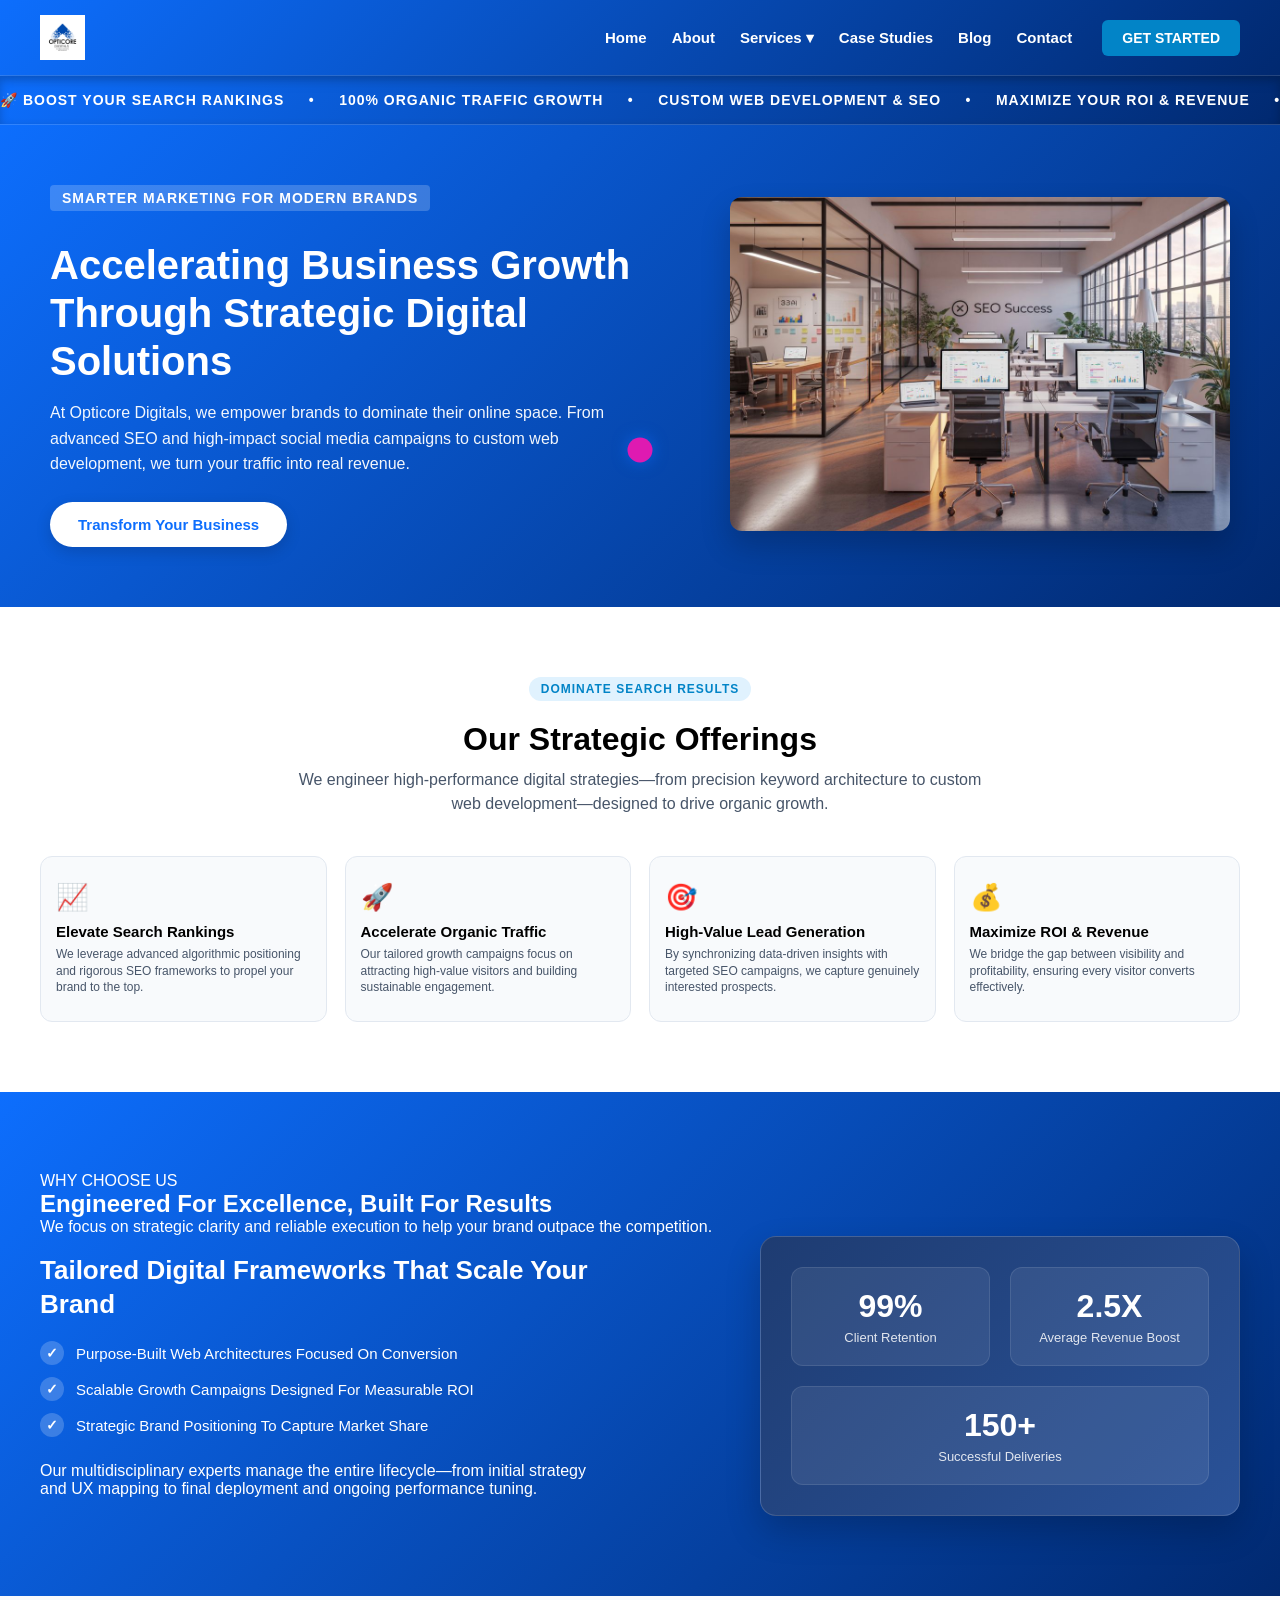
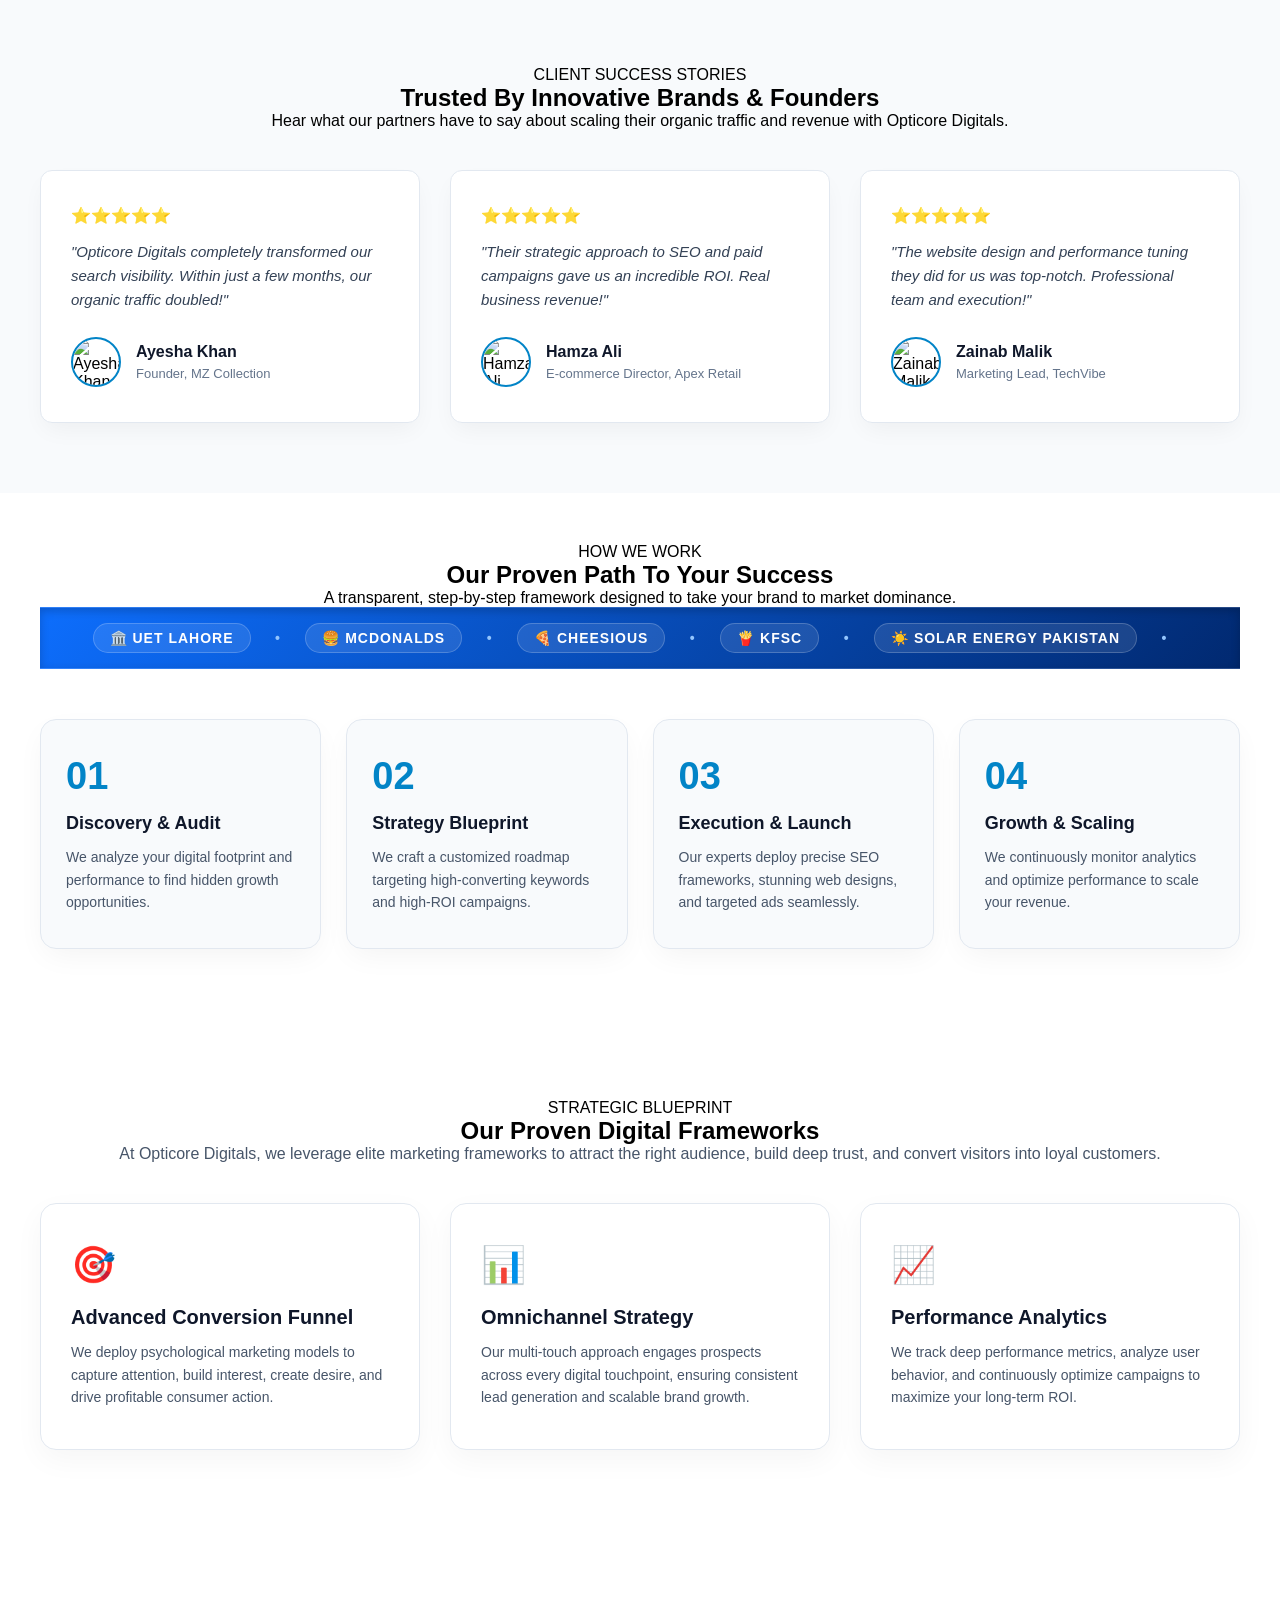
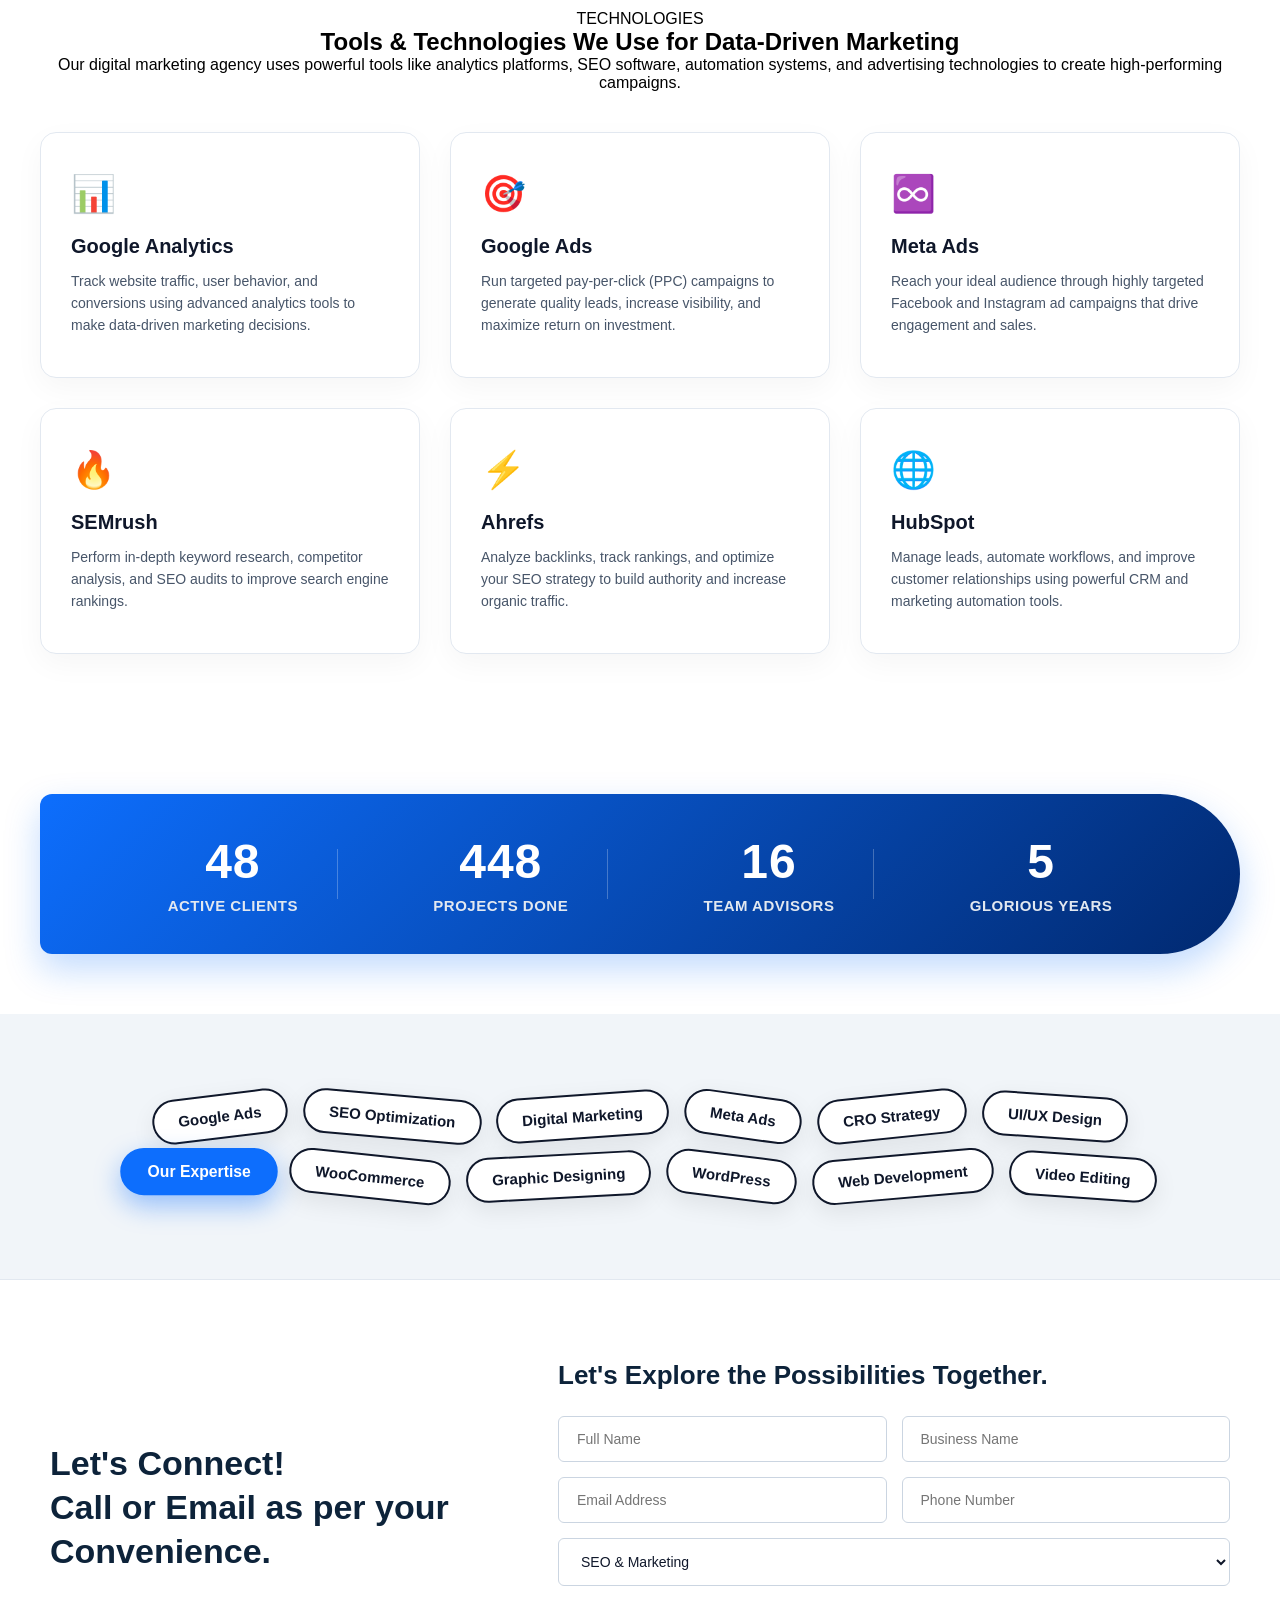
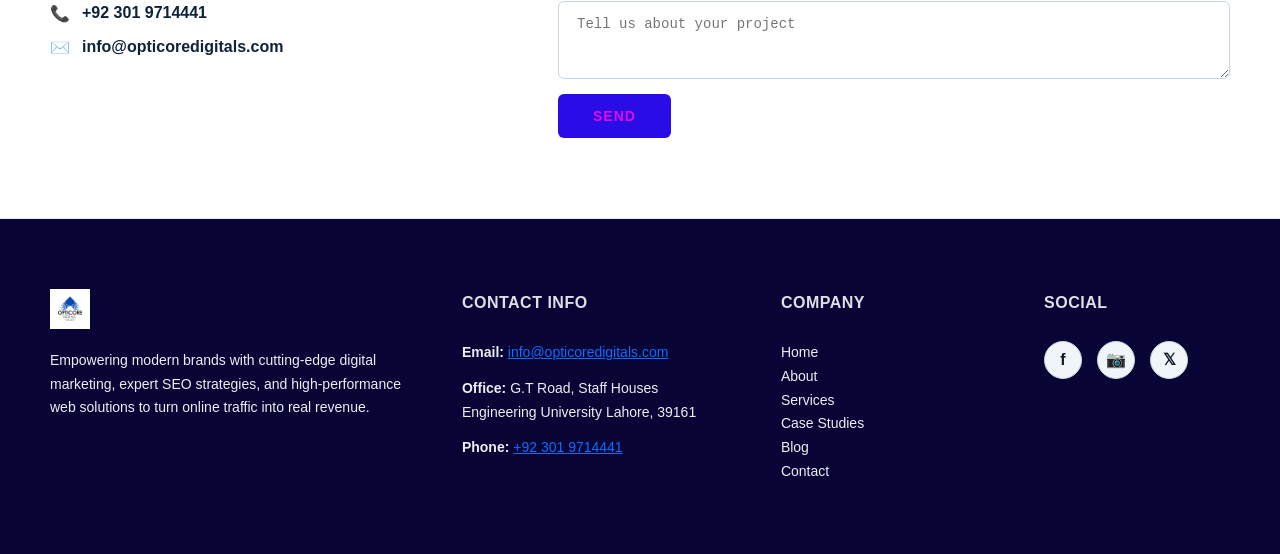
==== index.html @ 7e50a13a "opticore" ====
<!DOCTYPE html>
<html lang="en">
<head>
    <meta charset="UTF-8">
    <meta name="viewport" content="width=device-width, initial-scale=1.0">
    <title>Opticore Digitals - Smarter Marketing, Better Results</title>
    <link rel="stylesheet" href="style.css">
    <link href="https://unpkg.com/aos@2.3.1/dist/aos.css" rel="stylesheet">
</head>
<body>

    <header>
        <div class="logo-container">
           <img src="images\logo.png"alt=logo class="logo">
        </div>
        <nav>
            <ul>
                <li><a href="index.html">Home</a></li>
                <li><a href="about.html">About</a></li>
                <li class="dropdown">
                    <a href="#">Services &#9662;</a>
                    <ul class="dropdown-menu">
                        <li><a href="#">Social Media</a></li>
                        <li><a href="#">Web Design</a></li>
                        <li><a href="#">SEO</a></li>
                        <li><a href="#">E-commerce</a></li>
                    </ul>
                </li>
                <li><a href="case-studies.html">Case Studies</a></li>
                <li><a href="blog.html">Blog</a></li>
                <li><a href="contact.html">Contact</a></li>
            </ul>
        </nav>
        <div class="header-btn">
            <a href="contact.html" class="btn-quote">GET STARTED</a>
        </div>
    </header>

    <div class="top-moving-strip">
        <div class="moving-strip-track">
            <span>🚀 Boost Your Search Rankings</span>
            <span>•</span>
            <span>100% Organic Traffic Growth</span>
            <span>•</span>
            <span>Custom Web Development & SEO</span>
            <span>•</span>
            <span>Maximize Your ROI & Revenue</span>
            <span>•</span>
            <span>Top-Rated Digital Marketing Agency</span>
            <span>•</span>
        </div>
    </div>

    <section class="hero-section">
        <div class="hero-content" data-aos="fade-right">
           <span class="hero-subtitle">Smarter Marketing For Modern Brands</span>
            <h1>Accelerating Business Growth Through Strategic Digital Solutions</h1>
            <p>At Opticore Digitals, we empower brands to dominate their online space. From advanced SEO and high-impact social media campaigns to custom web development, we turn your traffic into real revenue.</p>
            <div class="hero-buttons">
                <a href="contact.html" class="btn-primary">Transform Your Business</a>
            </div>
        </div>
        <div class="hero-image" data-aos="fade-left">
            <img src="images/office image.jpg" alt="Opticore Digitals Team Working">
        </div>
    </section>

    <section class="offerings-section">
        <div class="offerings-container">
            <div data-aos="fade-up">
                <span class="section-tag">DOMINATE SEARCH RESULTS</span>
                <h2 class="section-title">Our Strategic Offerings</h2>
                <p class="section-desc">We engineer high-performance digital strategies—from precision keyword architecture to custom web development—designed to drive organic growth.</p>
            </div>
            
            <div class="cards-grid">
                <div class="offering-card" data-aos="fade-up" data-aos-delay="100">
                    <div class="card-icon">📈</div>
                    <h3>Elevate Search Rankings</h3>
                    <p>We leverage advanced algorithmic positioning and rigorous SEO frameworks to propel your brand to the top.</p>
                </div>
                
                <div class="offering-card" data-aos="fade-up" data-aos-delay="200">
                    <div class="card-icon">🚀</div>
                    <h3>Accelerate Organic Traffic</h3>
                    <p>Our tailored growth campaigns focus on attracting high-value visitors and building sustainable engagement.</p>
                </div>
                
                <div class="offering-card" data-aos="fade-up" data-aos-delay="300">
                    <div class="card-icon">🎯</div>
                    <h3>High-Value Lead Generation</h3>
                    <p>By synchronizing data-driven insights with targeted SEO campaigns, we capture genuinely interested prospects.</p>
                </div>
                
                <div class="offering-card" data-aos="fade-up" data-aos-delay="400">
                    <div class="card-icon">💰</div>
                    <h3>Maximize ROI & Revenue</h3>
                    <p>We bridge the gap between visibility and profitability, ensuring every visitor converts effectively.</p>
                </div>
            </div>
        </div>
    </section>

    <section class="value-section">
        <div class="value-container">
            <div class="section-heading-wrapper" data-aos="fade-up">
                <span class="section-badge">WHY CHOOSE US</span>
                <h2>Engineered For Excellence, Built For Results</h2>
                <p class="section-subtext">We focus on strategic clarity and reliable execution to help your brand outpace the competition.</p>
            </div>

            <div class="value-grid">
                <div class="value-content" data-aos="fade-right">
                    <h3>Tailored Digital Frameworks That Scale Your Brand</h3>
                    <ul class="value-checklist">
                        <li><span class="check-icon">✓</span> Purpose-Built Web Architectures Focused On Conversion</li>
                        <li><span class="check-icon">✓</span> Scalable Growth Campaigns Designed For Measurable ROI</li>
                        <li><span class="check-icon">✓</span> Strategic Brand Positioning To Capture Market Share</li>
                    </ul>
                    <p>Our multidisciplinary experts manage the entire lifecycle—from initial strategy and UX mapping to final deployment and ongoing performance tuning.</p>
                </div>

                <div class="value-media" data-aos="fade-left">
                    <div class="stats-banner-box">
                        <div class="stat-card-item">
                            <h3>99%</h3>
                            <p>Client Retention</p>
                        </div>
                        <div class="stat-card-item">
                            <h3>2.5X</h3>
                            <p>Average Revenue Boost</p>
                        </div>
                        <div class="stat-card-item">
                            <h3>150+</h3>
                            <p>Successful Deliveries</p>
                        </div>
                    </div>
                </div>
            </div>
        </div>
    </section>

    <section class="testimonials-section">
        <div class="testimonials-container">
            <div class="section-heading-wrapper" data-aos="fade-up">
                <span class="section-badge">CLIENT SUCCESS STORIES</span>
                <h2>Trusted By Innovative Brands & Founders</h2>
                <p class="section-subtext">Hear what our partners have to say about scaling their organic traffic and revenue with Opticore Digitals.</p>
            </div>

            <div class="testimonials-grid">
                <div class="testimonial-card" data-aos="fade-up" data-aos-delay="100">
                    <div class="stars">⭐⭐⭐⭐⭐</div>
                    <p class="testimonial-text">"Opticore Digitals completely transformed our search visibility. Within just a few months, our organic traffic doubled!"</p>
                    <div class="client-profile">
                        <img src="https://images.unsplash.com/photo-1534528741775-53994a69daeb?w=150&auto=format&fit=crop&q=80" alt="Ayesha Khan">
                        <div class="client-info">
                            <h4>Ayesha Khan</h4>
                            <span>Founder, MZ Collection</span>
                        </div>
                    </div>
                </div>

                <div class="testimonial-card" data-aos="fade-up" data-aos-delay="200">
                    <div class="stars">⭐⭐⭐⭐⭐</div>
                    <p class="testimonial-text">"Their strategic approach to SEO and paid campaigns gave us an incredible ROI. Real business revenue!"</p>
                    <div class="client-profile">
                        <img src="https://images.unsplash.com/photo-1507003211169-0a1dd7228f2d?w=150&auto=format&fit=crop&q=80" alt="Hamza Ali">
                        <div class="client-info">
                            <h4>Hamza Ali</h4>
                            <span>E-commerce Director, Apex Retail</span>
                        </div>
                    </div>
                </div>

                <div class="testimonial-card" data-aos="fade-up" data-aos-delay="300">
                    <div class="stars">⭐⭐⭐⭐⭐</div>
                    <p class="testimonial-text">"The website design and performance tuning they did for us was top-notch. Professional team and execution!"</p>
                    <div class="client-profile">
                        <img src="https://images.unsplash.com/photo-1573496359142-b8d87734a5a2?w=150&auto=format&fit=crop&q=80" alt="Zainab Malik">
                        <div class="client-info">
                            <h4>Zainab Malik</h4>
                            <span>Marketing Lead, TechVibe</span>
                        </div>
                    </div>
                </div>
            </div>
        </div>
    </section>

    <section class="process-section">
        <div class="process-container">
            <div class="section-heading-wrapper" data-aos="fade-up">
                <span class="section-badge">HOW WE WORK</span>
                <h2 style="color: #000000; font-weight: 800;">Our Proven Path To Your Success</h2>
                <p class="section-subtext" style="color: #000000; font-weight: 500;">A transparent, step-by-step framework designed to take your brand to market dominance.</p>
            </div>

            <div class="top-moving-strip" style="margin-bottom: 50px;">
                <div class="moving-strip-track">
                    <div class="client-logo-item">🏛️ UET LAHORE</div>
                    <span class="dot">•</span>
                    <div class="client-logo-item">🍔 MCDONALDS</div>
                    <span class="dot">•</span>
                    <div class="client-logo-item">🍕 CHEESIOUS</div>
                    <span class="dot">•</span>
                    <div class="client-logo-item">🍟 KFSC</div>
                    <span class="dot">•</span>
                    <div class="client-logo-item">☀️ SOLAR ENERGY PAKISTAN</div>
                    <span class="dot">•</span>
                </div>
            </div>

            <div class="process-grid">
                <div class="process-card" data-aos="fade-up" data-aos-delay="100">
                    <div class="step-number">01</div>
                    <h3>Discovery & Audit</h3>
                    <p>We analyze your digital footprint and performance to find hidden growth opportunities.</p>
                </div>

                <div class="process-card" data-aos="fade-up" data-aos-delay="200">
                    <div class="step-number">02</div>
                    <h3>Strategy Blueprint</h3>
                    <p>We craft a customized roadmap targeting high-converting keywords and high-ROI campaigns.</p>
                </div>

                <div class="process-card" data-aos="fade-up" data-aos-delay="300">
                    <div class="step-number">03</div>
                    <h3>Execution & Launch</h3>
                    <p>Our experts deploy precise SEO frameworks, stunning web designs, and targeted ads seamlessly.</p>
                </div>

                <div class="process-card" data-aos="fade-up" data-aos-delay="400">
                    <div class="step-number">04</div>
                    <h3>Growth & Scaling</h3>
                    <p>We continuously monitor analytics and optimize performance to scale your revenue.</p>
                </div>
            </div>
        </div>
    </section>

    <section class="frameworks-section">
        <div class="frameworks-container">
            <div class="section-heading-wrapper" data-aos="fade-up">
                <span class="section-badge">STRATEGIC BLUEPRINT</span>
                <h2 style="color: #000000; font-weight: 800;">Our Proven Digital Frameworks</h2>
                <p class="section-subtext" style="color: #475569;">At Opticore Digitals, we leverage elite marketing frameworks to attract the right audience, build deep trust, and convert visitors into loyal customers.</p>
            </div>

            <div class="frameworks-grid">
                <div class="framework-card" data-aos="fade-up" data-aos-delay="100">
                    <div class="framework-icon">🎯</div>
                    <h3>Advanced Conversion Funnel</h3>
                    <p>We deploy psychological marketing models to capture attention, build interest, create desire, and drive profitable consumer action.</p>
                </div>

                <div class="framework-card" data-aos="fade-up" data-aos-delay="200">
                    <div class="framework-icon">📊</div>
                    <h3>Omnichannel Strategy</h3>
                    <p>Our multi-touch approach engages prospects across every digital touchpoint, ensuring consistent lead generation and scalable brand growth.</p>
                </div>

                <div class="framework-card" data-aos="fade-up" data-aos-delay="300">
                    <div class="framework-icon">📈</div>
                    <h3>Performance Analytics</h3>
                    <p>We track deep performance metrics, analyze user behavior, and continuously optimize campaigns to maximize your long-term ROI.</p>
                </div>
            </div>
        </div>
    </section>

    <section class="tools-section">
        <div class="tools-container">
            <div class="section-heading-wrapper" data-aos="fade-up">
                <span class="section-badge">TECHNOLOGIES</span>
                <h2 style="color: #000000; font-weight: 800;">Tools & Technologies We Use for Data-Driven Marketing</h2>
                <div class="heading-divider"></div>
                <p class="section-subtext">Our digital marketing agency uses powerful tools like analytics platforms, SEO software, automation systems, and advertising technologies to create high-performing campaigns.</p>
            </div>

            <div class="tools-grid">
                <div class="tool-card" data-aos="fade-up" data-aos-delay="100">
                    <div class="tool-icon">📊</div>
                    <h3>Google Analytics</h3>
                    <p>Track website traffic, user behavior, and conversions using advanced analytics tools to make data-driven marketing decisions.</p>
                </div>

                <div class="tool-card" data-aos="fade-up" data-aos-delay="200">
                    <div class="tool-icon">🎯</div>
                    <h3>Google Ads</h3>
                    <p>Run targeted pay-per-click (PPC) campaigns to generate quality leads, increase visibility, and maximize return on investment.</p>
                </div>

                <div class="tool-card" data-aos="fade-up" data-aos-delay="300">
                    <div class="tool-icon">♾️</div>
                    <h3>Meta Ads</h3>
                    <p>Reach your ideal audience through highly targeted Facebook and Instagram ad campaigns that drive engagement and sales.</p>
                </div>

                <div class="tool-card" data-aos="fade-up" data-aos-delay="400">
                    <div class="tool-icon">🔥</div>
                    <h3>SEMrush</h3>
                    <p>Perform in-depth keyword research, competitor analysis, and SEO audits to improve search engine rankings.</p>
                </div>

                <div class="tool-card" data-aos="fade-up" data-aos-delay="500">
                    <div class="tool-icon">⚡</div>
                    <h3>Ahrefs</h3>
                    <p>Analyze backlinks, track rankings, and optimize your SEO strategy to build authority and increase organic traffic.</p>
                </div>

                <div class="tool-card" data-aos="fade-up" data-aos-delay="600">
                    <div class="tool-icon">🌐</div>
                    <h3>HubSpot</h3>
                    <p>Manage leads, automate workflows, and improve customer relationships using powerful CRM and marketing automation tools.</p>
                </div>
            </div>
        </div>
    </section>

    <section class="stats-section">
    <div class="stats-container">
        <div class="stat-box">
            <h2 class="counter" data-target="99">0</h2>
            <p>Active Clients</p>
        </div>
        <div class="stat-box">
            <h2 class="counter" data-target="1100">0</h2>
            <p>Projects Done</p>
        </div>
        <div class="stat-box">
            <h2 class="counter" data-target="20">0</h2>
            <p>Team Advisors</p>
        </div>
        <div class="stat-box">
            <h2 class="counter" data-target="5">0</h2>
            <p>Glorious Years</p>
        </div>
    </div>
</section>

    <section class="falling-tags-section">
        <div class="tags-container">
            <div class="tags-grid">
                <div class="tag-pill tag-1">Google Ads</div>
                <div class="tag-pill tag-2">SEO Optimization</div>
                <div class="tag-pill tag-3">Digital Marketing</div>
                <div class="tag-pill tag-4">Meta Ads</div>
                <div class="tag-pill tag-5">CRO Strategy</div>
                <div class="tag-pill tag-6">UI/UX Design</div>
                <div class="tag-pill tag-7 active-blue-pill">Our Expertise</div>
                <div class="tag-pill tag-8">WooCommerce</div>
                <div class="tag-pill tag-9">Graphic Designing</div>
                <div class="tag-pill tag-10">WordPress</div>
                <div class="tag-pill tag-11">Web Development</div>
                <div class="tag-pill tag-12">Video Editing</div>
            </div>
        </div>
    </section>

    <!-- Let's Connect Contact Section -->
    <section class="connect-section" data-aos="fade-up">
        <div class="connect-container">
            <div class="connect-grid">
                <div class="connect-info">
                    <h2>Let's Connect!<br>Call or Email as per your Convenience.</h2>
                    <div class="connect-contact-links">
                        <p class="con-item">
                            <span class="con-icon">📞</span> 
                            <a href="tel:+923019714441">+92 301 9714441</a>
                        </p>
                        <p class="con-item">
                            <span class="con-icon">✉️
                                
                            </span> 
                            <a href="mailto:info@opticoredigitals.com">info@opticoredigitals.com</a>
                        </p>
                    </div>
                </div>

                <div class="connect-form-wrapper">
                    <h3>Let's Explore the Possibilities Together.</h3>
                    <form class="connect-form" action="#" method="POST">
                        <div class="form-row">
                            <input type="text" placeholder="Full Name" required>
                            <input type="text" placeholder="Business Name">
                        </div>
                        <div class="form-row">
                            <input type="email" placeholder="Email Address" required>
                            <input type="tel" placeholder="Phone Number">
                        </div>
                        <div class="form-row full-width">
                            <select>
                                <option value="seo">SEO & Marketing</option>
                                <option value="web">Web Development</option>
                                <option value="ecommerce">E-commerce Solutions</option>
                                <option value="other">Other Services</option>
                            </select>
                        </div>
                        <div class="form-row full-width">
                            <textarea placeholder="Tell us about your project" rows="3"></textarea>
                        </div>
                        <button type="submit" class="btn-send">SEND</button>
                    </form>
                </div>
            </div>
        </div>
    </section>

    <footer class="footer-section">
    <div class="footer-container">
        <div class="footer-grid">
            <!-- Column 1: Logo & Paragraph -->
            <div class="footer-col footer-about">
                <img src="images/logo.png" alt="Opticore Digitals Logo" class="footer-logo">
                <p>Empowering modern brands with cutting-edge digital marketing, expert SEO strategies, and high-performance web solutions to turn online traffic into real revenue.</p>
            </div>

            <!-- Column 2: Contact Info -->
            <div class="footer-col">
                <h3>Contact Info</h3>
                <p><strong>Email:</strong> <a href="mailto:info@opticoredigitals.com">info@opticoredigitals.com</a></p>
                <p><strong>Office:</strong> G.T Road, Staff Houses<br>Engineering University Lahore, 39161</p>
                <p><strong>Phone:</strong> <a href="tel:+923019714441">+92 301 9714441</a></p>
            </div>

            <!-- Column 3: Company Pages -->
            <div class="footer-col">
                <h3>Company</h3>
                <ul class="footer-links">
                    <li><a href="index.html">Home</a></li>
                    <li><a href="about.html">About</a></li>
                    <li><a href="services.html">Services</a></li>
                    <li><a href="case-studies.html">Case Studies</a></li>
                    <li><a href="blog.html">Blog</a></li>
                    <li><a href="contact.html">Contact</a></li>
                </ul>
            </div>

            <!-- Column 4: Social Media Icons -->
            <div class="footer-col footer-social">
                <h3>Social</h3>
                <div class="social-icons">
                   <a href="https://web.facebook.com/profile.php?id=61591496224037" target="_blank" class="social-icon" title="Facebook">f</a>
<a href="https://www.instagram.com/opticoredigitals/" target="_blank" class="social-icon" title="Instagram">📷</a>
<a href="https://x.com/OpticoreDigi" target="_blank" class="social-icon" title="Twitter">𝕏</a>
            </div>
        </div>
    </div>

    </footer>

    <!-- Custom Cursor -->
    <div class="custom-cursor"></div>

    <!-- Scripts -->
    <script src="https://unpkg.com/aos@2.3.1/dist/aos.js"></script>
    <script src="script.js"></script>
    <script>
        AOS.init({
            duration: 1000,
            once: true
        });
    </script>
</body>
</html>
---- style.css ----
/* ==========================================
   1. General Resets & Body Styling
   ========================================== */
* {
    box-sizing: border-box;
    margin: 0;
    padding: 0;
}

body {
    font-family: 'Segoe UI', Tahoma, Geneva, Verdana, sans-serif;
    background-color: #ffffff;
    color: #000000;
    overflow-x: hidden;
    cursor: default;
}

/* ==========================================
   2. Header & Navigation Styling
   ========================================== */
header {
    display: flex;
    justify-content: space-between;
    align-items: center;
    padding: 15px 40px;
    background: linear-gradient(135deg, #0d6efd, #012970) !important;
    box-shadow: 0 4px 15px rgba(0, 0, 0, 0.1);
    position: sticky;
    top: 0;
    z-index: 1000;
    width: 100%;
}

.logo-container {
    display: flex;
    align-items: center;
}

.logo {
    height: 45px;
    width: auto;
}

nav {
    margin-left: auto;
    margin-right: 30px;
}

nav ul {
    list-style: none;
    display: flex;
    gap: 25px;
    align-items: center;
    margin: 0;
    padding: 0;
}

nav ul li a {
    text-decoration: none;
    color: #ffffff !important;
    font-weight: 600;
    font-size: 15px;
    transition: color 0.3s ease;
}

nav ul li a:hover {
    color: #93c5fd !important;
}

/* Dropdown Menu */
nav ul li.dropdown {
    position: relative;
}

nav ul li.dropdown .dropdown-menu {
    display: none;
    position: absolute;
    top: 100%;
    left: 0;
    background-color: #ffffff;
    box-shadow: 0 5px 15px rgba(0,0,0,0.1);
    list-style: none;
    flex-direction: column;
    width: 160px;
    padding: 8px 0;
    z-index: 100;
    border-radius: 6px;
    border: 1px solid #e2e8f0;
}

nav ul li.dropdown:hover .dropdown-menu {
    display: flex;
}

nav ul li.dropdown .dropdown-menu li a {
    display: block;
    padding: 8px 15px;
    color: #000000 !important;
    font-size: 14px;
}

nav ul li.dropdown .dropdown-menu li a:hover {
    background-color: #f8fafc;
    color: #0284c7 !important;
}

.header-btn .btn-quote {
    background-color: #0284c7 !important;
    color: #ffffff;
    padding: 10px 20px;
    border-radius: 6px;
    text-decoration: none;
    font-weight: 700;
    font-size: 14px;
    transition: background-color 0.3s;
    border: none;
}

.header-btn .btn-quote:hover {
    background-color: #0369a1 !important;
}

/* ==========================================
   3. Top Moving Strip / Marquee
   ========================================== */
.top-moving-strip {
    background: linear-gradient(135deg, #0d6efd, #012970);
    color: #ffffff;
    padding: 15px 0;
    overflow: hidden;
    white-space: nowrap;
    width: 100%;
    box-shadow: inset 0 3px 10px rgba(0, 0, 0, 0.2);
    border-top: 1px solid rgba(255, 255, 255, 0.15);
    border-bottom: 1px solid rgba(255, 255, 255, 0.15);
}

.moving-strip-track {
    display: inline-block;
    white-space: nowrap;
    animation: stripScroll 25s linear infinite;
}

.moving-strip-track span, 
.client-logo-item {
    font-size: 14px;
    font-weight: 700;
    text-transform: uppercase;
    letter-spacing: 1px;
    margin-right: 20px;
    display: inline-block;
}

.client-logo-item {
    background: rgba(255, 255, 255, 0.1);
    padding: 6px 16px;
    border-radius: 30px;
    border: 1px solid rgba(255, 255, 255, 0.2);
}

.dot {
    color: #93c5fd;
    font-weight: bold;
    margin-right: 20px;
}

@keyframes stripScroll {
    0% { transform: translateX(0%); }
    100% { transform: translateX(-50%); }
}

/* ==========================================
   4. Hero Section
   ========================================== */
.hero-section {
    display: flex;
    align-items: center;
    justify-content: space-between;
    width: 100% !important;
    margin: 0 !important;
    padding: 60px 50px !important;
    background: linear-gradient(135deg, #0d6efd, #012970) !important;
    color: #ffffff !important;
    gap: 50px;
    border-radius: 0 !important;
}

.hero-content {
    max-width: 600px;
}

.hero-subtitle {
    font-size: 14px;
    font-weight: 600;
    text-transform: uppercase;
    letter-spacing: 1px;
    background-color: rgba(255, 255, 255, 0.2);
    color: #ffffff;
    padding: 5px 12px;
    border-radius: 4px;
    display: inline-block;
    margin-bottom: 15px;
}

.hero-content h1 {
    font-size: 40px;
    color: #ffffff;
    margin: 15px 0;
    font-weight: 800;
    line-height: 1.2;
}

.hero-content p {
    color: #ffffff;
    font-size: 16px;
    line-height: 1.6;
    margin-bottom: 25px;
    opacity: 0.95;
}

.btn-primary {
    background-color: #ffffff !important;
    color: #0d6efd !important;
    padding: 14px 28px;
    border-radius: 50px;
    text-decoration: none;
    font-weight: 700;
    font-size: 15px;
    display: inline-block;
    box-shadow: 0 5px 15px rgba(0, 0, 0, 0.15);
    transition: all 0.3s ease;
    border: none;
}

.btn-primary:hover {
    background-color: #f1f5f9 !important;
    transform: translateY(-2px);
    box-shadow: 0 8px 20px rgba(0, 0, 0, 0.2);
}

.hero-image img {
    max-width: 500px;
    width: 100%;
    border-radius: 12px;
    box-shadow: 0 15px 30px rgba(0,0,0,0.2);
}

/* ==========================================
   5. Offerings & Services Sections
   ========================================== */
.offerings-section,
.services-section {
    padding: 70px 20px;
    text-align: center;
    background: #ffffff;
}

.offerings-container,
.services-container {
    max-width: 1200px;
    margin: 0 auto;
}

.section-tag {
    color: #0284c7;
    font-weight: 700;
    font-size: 12px;
    letter-spacing: 1px;
    background-color: #e0f2fe;
    padding: 5px 12px;
    border-radius: 20px;
    display: inline-block;
    margin-bottom: 10px;
}

.section-title {
    font-size: 32px;
    color: #000000;
    margin: 10px 0;
    font-weight: 800;
}

.section-desc {
    color: #475569;
    max-width: 700px;
    margin: 0 auto 40px auto;
    font-size: 16px;
    line-height: 1.5;
}

.cards-grid,
.services-grid {
    display: grid;
    grid-template-columns: repeat(4, 1fr);
    gap: 18px;
    text-align: left;
    margin-top: 30px;
}

.offering-card,
.service-card {
    background: #f8fafc;
    padding: 25px 15px;
    border-radius: 12px;
    border: 1px solid #e2e8f0;
    transition: all 0.35s ease-in-out;
    cursor: pointer;
}

.card-icon,
.service-icon {
    font-size: 26px;
    margin-bottom: 10px;
    transition: transform 0.3s ease;
}

.offering-card h3,
.service-card h3 {
    color: #000000;
    font-size: 15px;
    margin-bottom: 6px;
    font-weight: 700;
    transition: color 0.3s ease;
}

.offering-card p,
.service-card p {
    color: #475569;
    font-size: 12px;
    line-height: 1.4;
    margin: 0;
    transition: color 0.3s ease;
}

/* Card Hover Effects */
.offering-card:hover,
.service-card:hover {
    background-color: #0284c7 !important;
    border-color: #0284c7 !important;
    transform: translateY(-6px);
    box-shadow: 0 12px 25px rgba(2, 132, 199, 0.25);
}

.offering-card:hover h3,
.offering-card:hover p,
.service-card:hover h3,
.service-card:hover p {
    color: #ffffff !important;
}

.offering-card:hover .card-icon,
.service-card:hover .service-icon {
    transform: scale(1.1);
}

/* ==========================================
   6. Value / Why Choose Us Section
   ========================================== */
.value-section {
    padding: 80px 40px;
    background: linear-gradient(135deg, #0d6efd, #012970);
    color: #ffffff;
}

.value-container {
    max-width: 1200px;
    margin: 0 auto;
}

.value-grid {
    display: flex;
    align-items: center;
    justify-content: space-between;
    gap: 50px;
}

.value-content {
    flex: 1;
    max-width: 550px;
}

.value-content h3 {
    color: #ffffff;
    font-size: 26px;
    font-weight: 700;
    margin-bottom: 20px;
    line-height: 1.3;
}

.value-checklist {
    list-style: none;
    padding: 0;
    margin-bottom: 25px;
}

.value-checklist li {
    color: #ffffff;
    font-size: 15px;
    font-weight: 500;
    margin-bottom: 12px;
    display: flex;
    align-items: center;
    gap: 12px;
}

.check-icon {
    background-color: rgba(255, 255, 255, 0.2);
    color: #ffffff;
    width: 24px;
    height: 24px;
    display: flex;
    align-items: center;
    justify-content: center;
    border-radius: 50%;
    font-size: 14px;
    font-weight: bold;
    flex-shrink: 0;
}

.value-media {
    flex: 1;
    display: flex;
    justify-content: flex-end;
}

.stats-banner-box {
    background: linear-gradient(135deg, #1e3c72, #2a5298);
    border: 1px solid rgba(255, 255, 255, 0.15);
    border-radius: 16px;
    padding: 30px;
    display: grid;
    grid-template-columns: repeat(2, 1fr);
    gap: 20px;
    box-shadow: 0 15px 35px rgba(0, 0, 0, 0.2);
    max-width: 480px;
    width: 100%;
}

.stat-card-item {
    background: rgba(255, 255, 255, 0.08);
    padding: 20px;
    border-radius: 12px;
    text-align: center;
    border: 1px solid rgba(255, 255, 255, 0.1);
}

.stat-card-item:nth-child(3) {
    grid-column: span 2;
}

.stat-card-item h3 {
    font-size: 32px;
    font-weight: 800;
    color: #ffffff;
    margin-bottom: 5px;
}

.stat-card-item p {
    font-size: 13px;
    color: #ffffff;
    opacity: 0.85;
    font-weight: 500;
}

/* ==========================================
   7. Testimonials Section
   ========================================== */
.testimonials-section {
    padding: 70px 20px;
    background-color: #f8fafc;
    text-align: center;
}

.testimonials-container {
    max-width: 1200px;
    margin: 0 auto;
}

.testimonials-grid {
    display: grid;
    grid-template-columns: repeat(3, 1fr);
    gap: 30px;
    margin-top: 40px;
}

.testimonial-card {
    background: #ffffff;
    padding: 35px 30px;
    border-radius: 12px;
    box-shadow: 0 10px 25px -5px rgba(0, 0, 0, 0.05);
    text-align: left;
    border: 1px solid #e2e8f0;
    transition: all 0.35s ease-in-out;
    cursor: pointer;
}

.testimonial-card:hover {
    background-color: #0284c7 !important;
    border-color: #0284c7 !important;
    transform: translateY(-6px);
    box-shadow: 0 12px 25px rgba(2, 132, 199, 0.25);
}

.testimonial-card:hover .testimonial-text,
.testimonial-card:hover .client-info h4,
.testimonial-card:hover .client-info span {
    color: #ffffff !important;
}

.stars {
    font-size: 16px;
    margin-bottom: 15px;
}

.testimonial-text {
    color: #334155;
    font-size: 15px;
    line-height: 1.6;
    margin-bottom: 25px;
    font-style: italic;
}

.client-profile {
    display: flex;
    align-items: center;
    gap: 15px;
}

.client-profile img {
    width: 50px;
    height: 50px;
    border-radius: 50%;
    object-fit: cover;
    border: 2px solid #0284c7;
}

.client-info h4 {
    color: #0f172a;
    font-size: 16px;
    margin: 0 0 3px 0;
    font-weight: 700;
}

.client-info span {
    color: #64748b;
    font-size: 13px;
    font-weight: 500;
}

/* ==========================================
   8. Process Section
   ========================================== */
.process-section {
    padding: 50px 20px 70px 20px;
    background: #ffffff;
    text-align: center;
}

.process-container {
    max-width: 1200px;
    margin: 0 auto;
}

.process-grid {
    display: grid;
    grid-template-columns: repeat(4, 1fr);
    gap: 25px;
    text-align: left;
    margin-top: 40px;
}

.process-card {
    background: #f8fafc;
    padding: 35px 25px;
    border-radius: 16px;
    box-shadow: 0 10px 30px -5px rgba(0, 0, 0, 0.05);
    border: 1px solid #e2e8f0;
    transition: all 0.35s ease-in-out;
    cursor: pointer;
}

.process-card:hover {
    background-color: #0284c7 !important;
    border-color: #0284c7 !important;
    transform: translateY(-6px);
    box-shadow: 0 12px 25px rgba(2, 132, 199, 0.25);
}

.process-card:hover .step-number,
.process-card:hover h3,
.process-card:hover p {
    color: #ffffff !important;
}

.step-number {
    font-size: 38px;
    font-weight: 900;
    color: #0284c7;
    margin-bottom: 15px;
}

.process-card h3 {
    color: #0f172a;
    font-size: 18px;
    font-weight: 700;
    margin-bottom: 12px;
}

.process-card p {
    color: #475569;
    font-size: 14px;
    line-height: 1.6;
    margin: 0;
}

/* ==========================================
   9. Frameworks & Tools Sections
   ========================================== */
.frameworks-section,
.tools-section {
    padding: 80px 20px;
    background: #ffffff;
    text-align: center;
}

.frameworks-container,
.tools-container {
    max-width: 1200px;
    margin: 0 auto;
}

.frameworks-grid,
.tools-grid {
    display: grid;
    grid-template-columns: repeat(3, 1fr);
    gap: 30px;
    margin-top: 40px;
    text-align: left;
}

.framework-card,
.tool-card {
    background: #ffffff;
    padding: 40px 30px;
    border-radius: 16px;
    border: 1px solid #e2e8f0;
    box-shadow: 0 10px 30px rgba(0, 0, 0, 0.04);
    transition: all 0.35s ease-in-out;
    cursor: pointer;
}

.framework-icon,
.tool-icon {
    font-size: 36px;
    margin-bottom: 20px;
    transition: transform 0.3s ease;
}

.framework-card h3,
.tool-card h3 {
    color: #0f172a;
    font-size: 20px;
    font-weight: 800;
    margin-bottom: 12px;
    transition: color 0.3s ease;
}

.framework-card p,
.tool-card p {
    color: #475569;
    font-size: 14px;
    line-height: 1.6;
    margin: 0;
    transition: color 0.3s ease;
}

.framework-card:hover,
.tool-card:hover {
    background-color: #0d6efd !important;
    border-color: #0d6efd !important;
    transform: translateY(-8px);
    box-shadow: 0 15px 35px rgba(13, 110, 253, 0.25);
}

.framework-card:hover h3,
.framework-card:hover p,
.tool-card:hover h3,
.tool-card:hover p {
    color: #ffffff !important;
}

.framework-card:hover .framework-icon,
.tool-card:hover .tool-icon {
    transform: scale(1.15);
}

/* ==========================================
   10. Stats Counter Section
   ========================================== */
.stats-section {
    padding: 60px 20px;
    background: #ffffff;
    display: flex;
    justify-content: center;
    align-items: center;
}

.stats-container {
    max-width: 1200px;
    width: 100%;
    background: linear-gradient(135deg, #0d6efd, #012970);
    border-top-right-radius: 100px;
    border-bottom-right-radius: 100px;
    border-top-left-radius: 15px;
    border-bottom-left-radius: 15px;
    padding: 40px 60px;
    display: flex;
    justify-content: space-around;
    align-items: center;
    box-shadow: 0 15px 35px rgba(13, 110, 253, 0.25);
}

.stat-box {
    text-align: center;
    color: #ffffff;
    position: relative;
}

.stat-box h2 {
    font-size: 48px;
    font-weight: 800;
    margin-bottom: 8px;
    letter-spacing: 1px;
}

.stat-box p {
    font-size: 15px;
    font-weight: 600;
    color: #e2e8f0;
    margin: 0;
    text-transform: uppercase;
    letter-spacing: 0.5px;
}

.stat-box:not(:last-child):after {
    content: '';
    position: absolute;
    right: -40px;
    top: 50%;
    transform: translateY(-50%);
    width: 1px;
    height: 50px;
    background: rgba(255, 255, 255, 0.25);
}

/* ==========================================
   11. Falling Tags Section
   ========================================== */
.falling-tags-section {
    background: #f1f5f9 !important;
    padding: 80px 20px;
    position: relative;
    display: block;
    width: 100%;
    min-height: 250px;
}

.tags-container {
    max-width: 1100px;
    margin: 0 auto;
    position: relative;
}

.tags-grid {
    display: flex;
    flex-wrap: wrap;
    gap: 15px;
    justify-content: center;
    align-items: center;
}

.tag-pill {
    background: #ffffff;
    color: #0f172a;
    padding: 12px 24px;
    border-radius: 35px;
    font-weight: 700;
    font-size: 15px;
    border: 2px solid #0f172a;
    box-shadow: 0 8px 25px rgba(0, 0, 0, 0.08);
    position: relative;
    cursor: pointer;
    display: inline-block;
    animation: dropAndFloat 3s ease-in-out infinite alternate;
    transition: all 0.3s ease;
}

.tag-pill:hover, 
.active-blue-pill {
    background: #0d6efd !important;
    color: #ffffff !important;
    border-color: #0d6efd !important;
    box-shadow: 0 10px 25px rgba(13, 110, 253, 0.4);
    transform: translateY(-5px) scale(1.05) !important;
}

@keyframes dropAndFloat {
    0% { transform: translateY(-10px) var(--rot); }
    100% { transform: translateY(10px) var(--rot); }
}

.tag-1  { --rot: rotate(-7deg); transform: rotate(-7deg); }
.tag-2  { --rot: rotate(5deg);  transform: rotate(5deg); }
.tag-3  { --rot: rotate(-4deg); transform: rotate(-4deg); }
.tag-4  { --rot: rotate(8deg);  transform: rotate(8deg); }
.tag-5  { --rot: rotate(-6deg); transform: rotate(-6deg); }
.tag-6  { --rot: rotate(4deg);  transform: rotate(4deg); }
.tag-7  { --rot: rotate(-8deg); transform: rotate(-8deg); }
.tag-8  { --rot: rotate(6deg);  transform: rotate(6deg); }
.tag-9  { --rot: rotate(-3deg); transform: rotate(-3deg); }
.tag-10 { --rot: rotate(7deg);  transform: rotate(7deg); }
.tag-11 { --rot: rotate(-5deg); transform: rotate(-5deg); }
.tag-12 { --rot: rotate(4deg);  transform: rotate(4deg); }

/* ==========================================
   12. Connect Section
   ========================================== */
.connect-section {
    padding: 80px 50px;
    background: #ffffff;
    border-top: 1px solid #e2e8f0;
}

.connect-container {
    max-width: 1200px;
    margin: 0 auto;
}

.connect-grid {
    display: grid;
    grid-template-columns: 1fr 1.5fr;
    gap: 60px;
    align-items: center;
}

.connect-info h2 {
    font-size: 34px;
    font-weight: 800;
    color: #0d233a;
    line-height: 1.3;
    margin-bottom: 30px;
}

.connect-contact-links {
    display: flex;
    flex-direction: column;
    gap: 15px;
}

.con-item {
    display: flex;
    align-items: center;
    gap: 12px;
    font-size: 16px;
    font-weight: 600;
}

.con-item a {
    color: #0d233a;
    text-decoration: none;
    transition: color 0.3s ease;
}

.con-item a:hover {
    color: #0d6efd;
}

.connect-form-wrapper h3 {
    font-size: 26px;
    font-weight: 800;
    color: #0d233a;
    margin-bottom: 25px;
}

.connect-form {
    display: flex;
    flex-direction: column;
    gap: 15px;
}

.form-row {
    display: grid;
    grid-template-columns: 1fr 1fr;
    gap: 15px;
}

.form-row.full-width {
    grid-template-columns: 1fr;
}

.connect-form input,
.connect-form select,
.connect-form textarea {
    width: 100%;
    padding: 14px 18px;
    border: 1px solid #cbd5e1;
    border-radius: 6px;
    font-size: 14px;
    color: #0f172a;
    background: #ffffff;
    outline: none;
    transition: border-color 0.3s ease;
}

.connect-form input:focus,
.connect-form select:focus,
.connect-form textarea:focus {
    border-color: #0d6efd;
}

.btn-send {
    background: #290ce6;
    color: #e40be1;
    padding: 14px 35px;
    border: none;
    border-radius: 6px;
    font-weight: 800;
    font-size: 14px;
    letter-spacing: 1px;
    cursor: pointer;
    align-self: flex-start;
    transition: background 0.3s ease;
}

.btn-send:hover {
    background: #2c0281;
}

/* ==========================================
   13. Footer Section
   ========================================== */
.footer-section {
    background: #080436;
    color: #c8ccd6;
    padding: 70px 50px;
    font-size: 14px;
    line-height: 1.7;
    border-top: 1px solid #e2e8f0;
}


.footer-container {
    max-width: 1200px;
    margin: 0 auto;
}

.footer-grid {
    display: grid;
    grid-template-columns: 2fr 1.5fr 1.2fr 1fr;
    gap: 40px;
}

.footer-col h3 {
    font-size: 16px;
    font-weight: 700;
    color: #dde0e6;
    margin-bottom: 25px;
    text-transform: uppercase;
    letter-spacing: 0.5px;
}

.footer-logo {
    height: 45px;
    width: auto;
    display: block;
    margin-bottom: 20px;
}

.footer-col p,
.footer-links li a {
    color: #eceef1;
    text-decoration: none;
    margin-bottom: 12px;
    transition: color 0.3s ease;
}

.footer-col p a,
.footer-links li a:hover {
    color: #0d6efd;
}

.footer-links {
    list-style: none;
}

.footer-social .social-icons {
    display: flex;
    gap: 15px;
}

.social-icon {
    display: inline-flex;
    align-items: center;
    justify-content: center;
    width: 38px;
    height: 38px;
    background: #f1f5f9;
    border: 1px solid #cbd5e1;
    border-radius: 50%;
    color: #0f172a;
    text-decoration: none;
    transition: all 0.3s ease;
    font-weight: bold;
    font-size: 16px;
}

.social-icon:hover {
    background: #0d6efd;
    color: #ffffff;
    border-color: #0d6efd;
    transform: translateY(-3px);
}

/* ==========================================
   14. Custom Cursor
   ========================================== */
.custom-cursor {
    position: fixed;
    width: 25px;
    height: 25px;
    background: #df1ab1;
    border-radius: 50%;
    pointer-events: none;
    z-index: 999999;
    transform: translate(-50%, -50%);
    box-shadow: 0 0 15px rgba(13, 110, 253, 0.6);
}

/* ==========================================
   15. Responsive Media Queries
   ========================================== */
@media (max-width: 1200px) {
    .cards-grid,
    .services-grid,
    .process-grid {
        grid-template-columns: repeat(2, 1fr);
    }
}

@media (max-width: 992px) {
    header {
        padding: 15px 20px;
        flex-direction: column;
        gap: 15px;
    }

    nav {
        margin: 0;
        width: 100%;
    }

    nav ul {
        justify-content: center;
        flex-wrap: wrap;
        gap: 15px;
    }

    .hero-section,
    .value-grid,
    .connect-grid {
        flex-direction: column;
        padding: 30px 20px;
        text-align: center;
    }

    .hero-content,
    .value-media {
        max-width: 100%;
        justify-content: center;
        width: 100%;
    }

    .footer-grid,
    .tools-grid,
    .frameworks-grid {
        grid-template-columns: 1fr 1fr;
    }
}

@media (max-width: 768px) {
    .cards-grid,
    .services-grid,
    .process-grid,
    .testimonials-grid,
    .tools-grid,
    .frameworks-grid,
    .footer-grid {
        grid-template-columns: 1fr;
    }

    .stats-container {
        flex-direction: column;
        border-radius: 20px;
        gap: 30px;
        padding: 40px 20px;
    }

    .stat-box:not(:last-child):after {
        display: none;
    }
}
/* Logo Fix across all pages */
.logo img, .footer-logo {
    max-height: 40px !important;
    width: auto !important;
    object-fit: contain;
}
/* Header Fix */
.header {
    background-color: #ffffff;
    box-shadow: 0 2px 10px rgba(0, 0, 0, 0.05);
    position: sticky;
    top: 0;
    z-index: 1000;
    width: 100%;
}

.nav-container {
    max-width: 1200px;
    margin: 0 auto;
    padding: 15px 50px;
    display: flex;
    align-items: center;
    justify-content: space-between;
}

.logo img {
    height: 40px;
    width: auto;
}

.nav-menu {
    display: flex;
    align-items: center;
    gap: 30px;
}

.nav-menu a {
    text-decoration: none;
    color: #eaecef;
    font-weight: 600;
    font-size: 15px;
    transition: color 0.3s ease;
}

.nav-menu a:hover,
.nav-menu a.active {
    color: #0d6efd;
}

.btn-get-started {
    background: #0d6efd;
    color: #ffffff !important;
    padding: 10px 22px;
    border-radius: 6px;
    text-decoration: none;
    font-weight: 700;
    font-size: 14px;
    transition: background 0.3s ease;
}

.btn-get-started:hover {
    background: #e6e8eb;
}
.header {
    background-color: #ffffff !important;
    box-shadow: 0 2px 10px rgba(0, 0, 0, 0.05);
    position: sticky;
    top: 0;
    z-index: 1000;
    width: 100%;
}

.nav-container {
    width: 100% !important;
    max-width: 100% !important;
    margin: 0 !important;
    padding: 10px 40px !important;
    display: flex;
    align-items: center;
    justify-content: space-between;
    box-sizing: border-box;
}
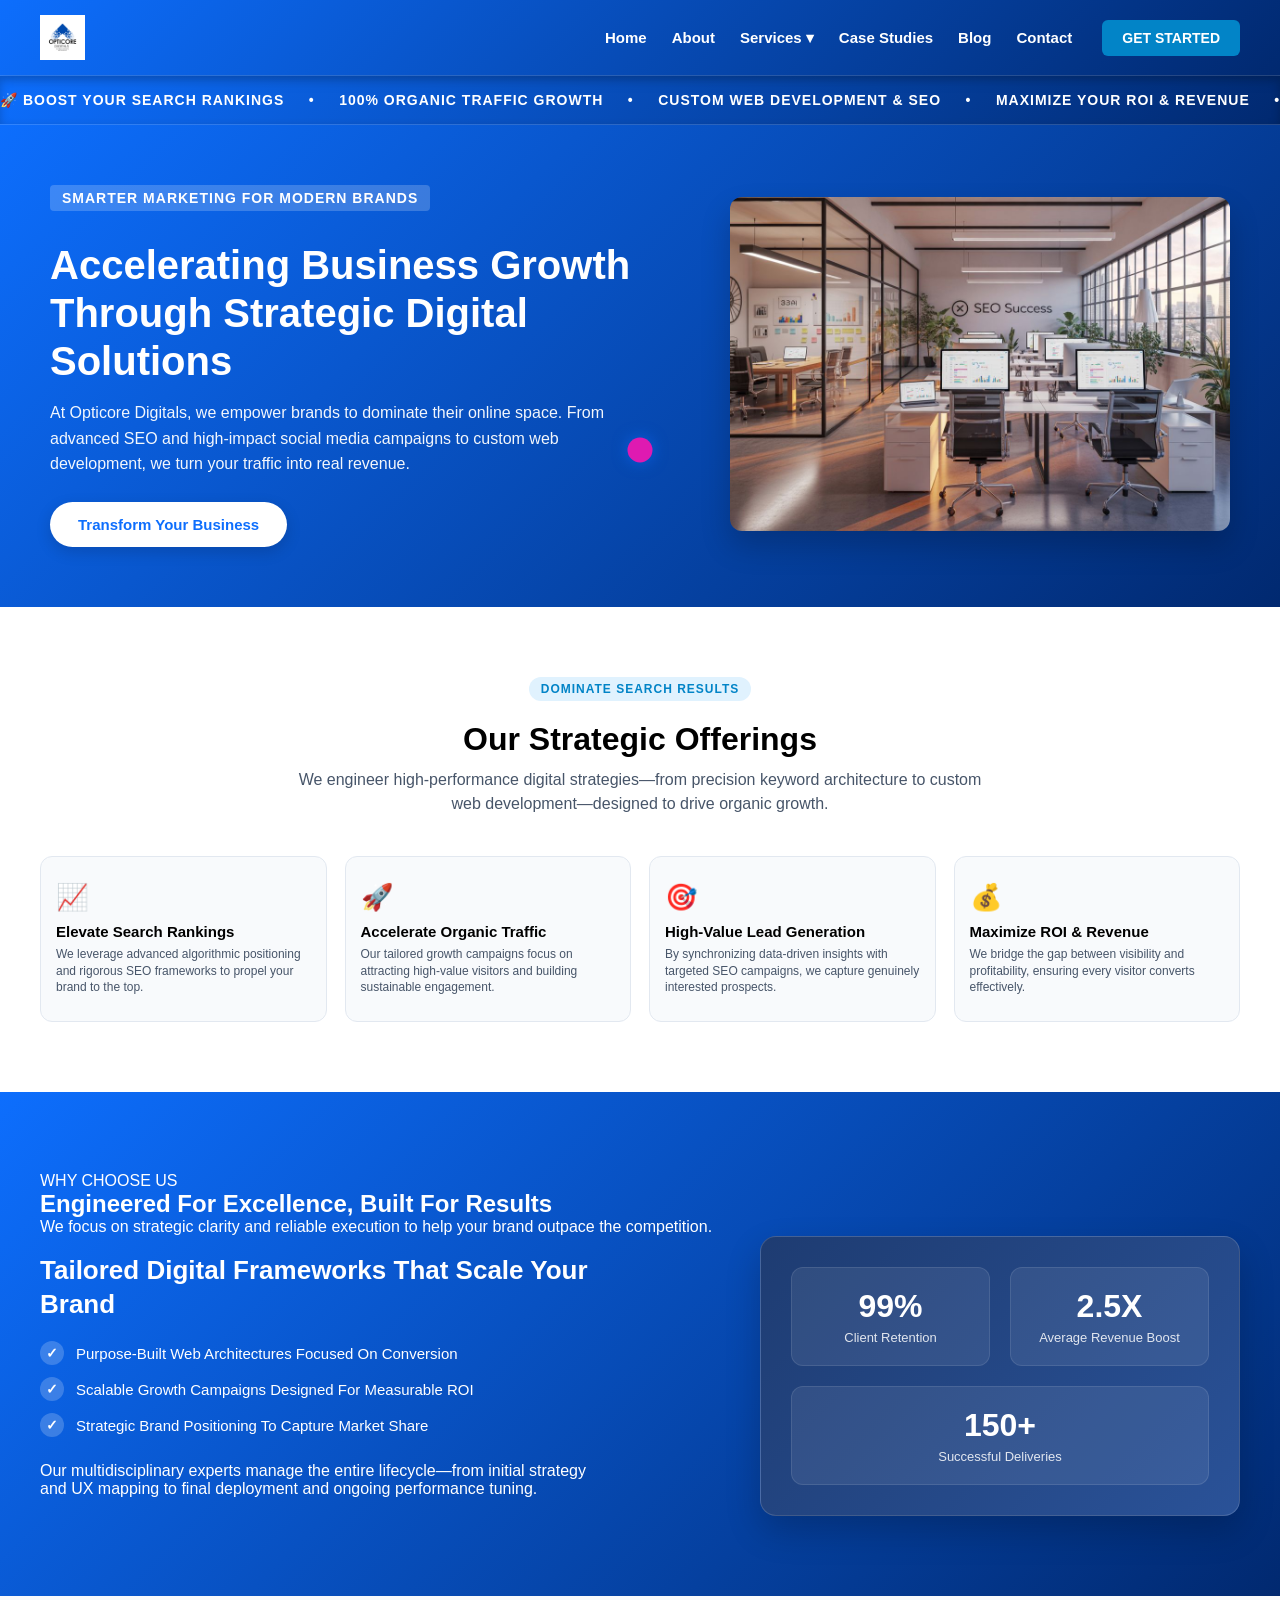
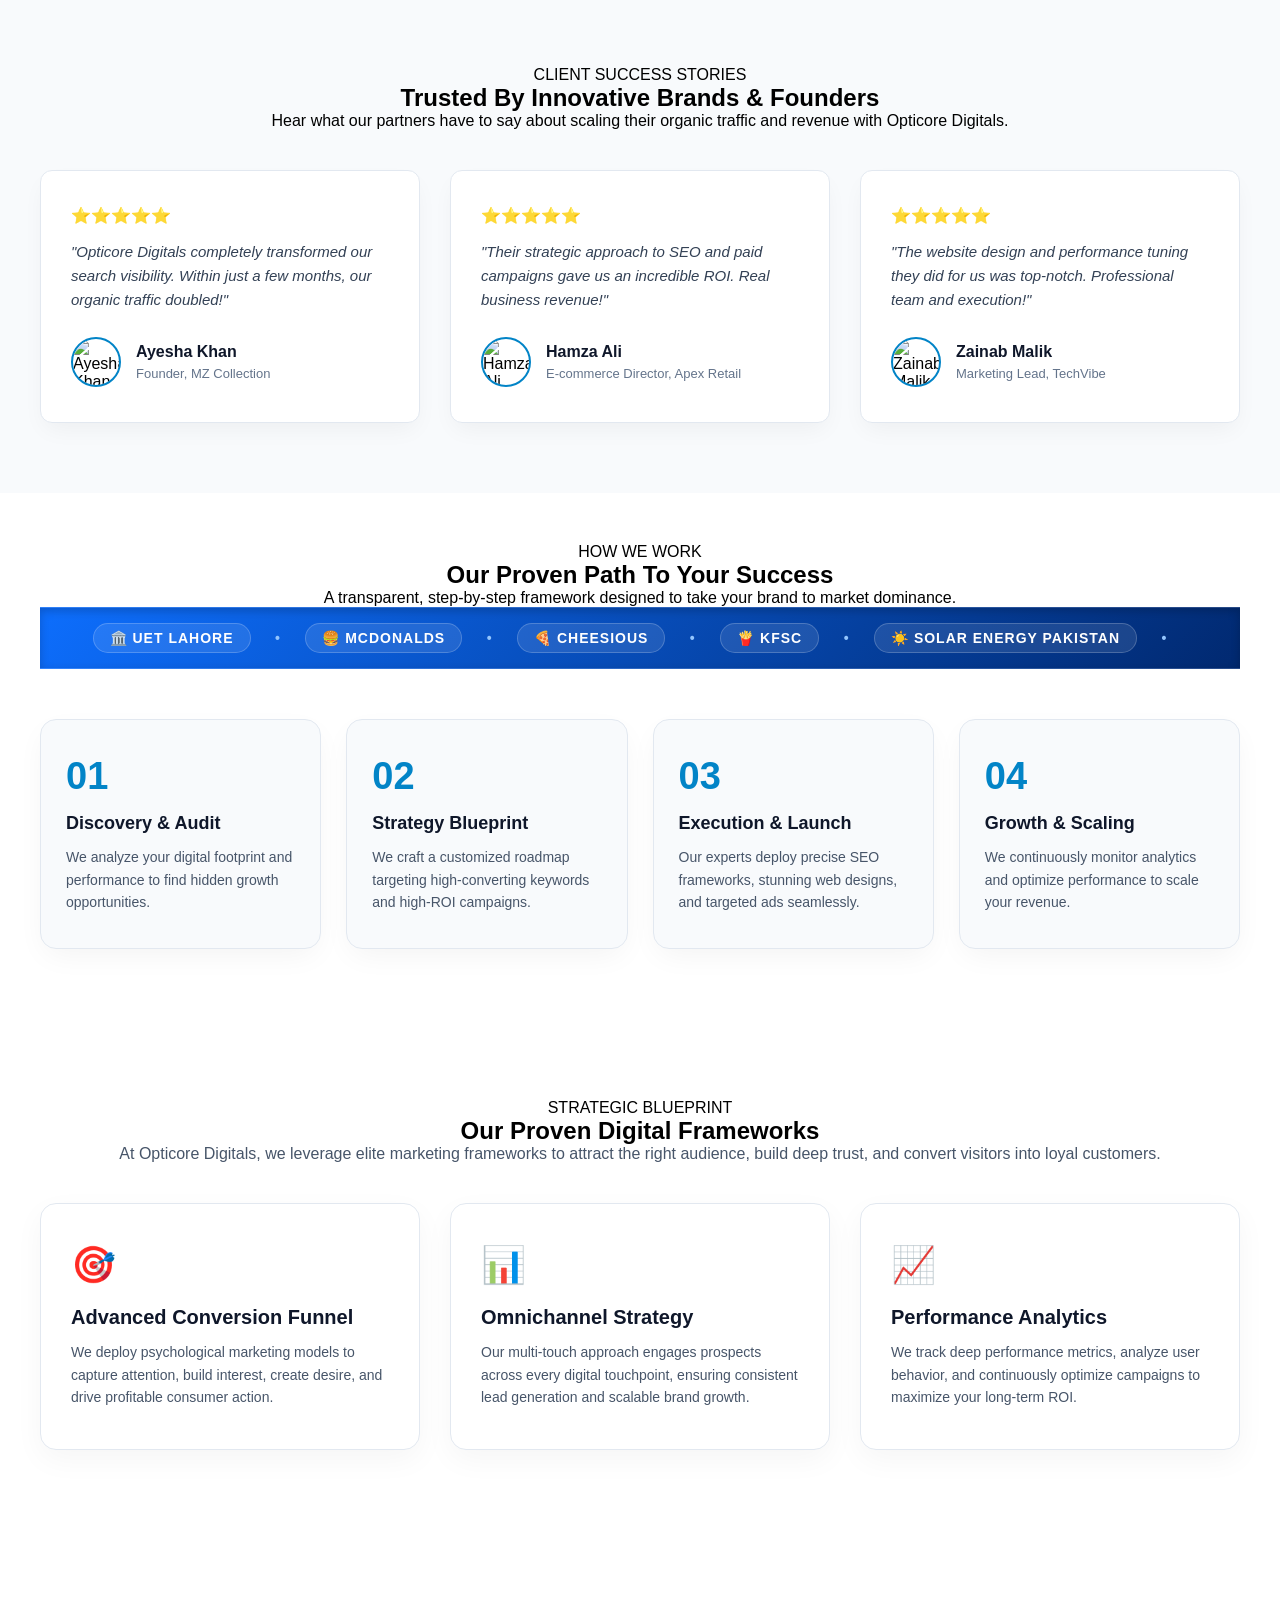
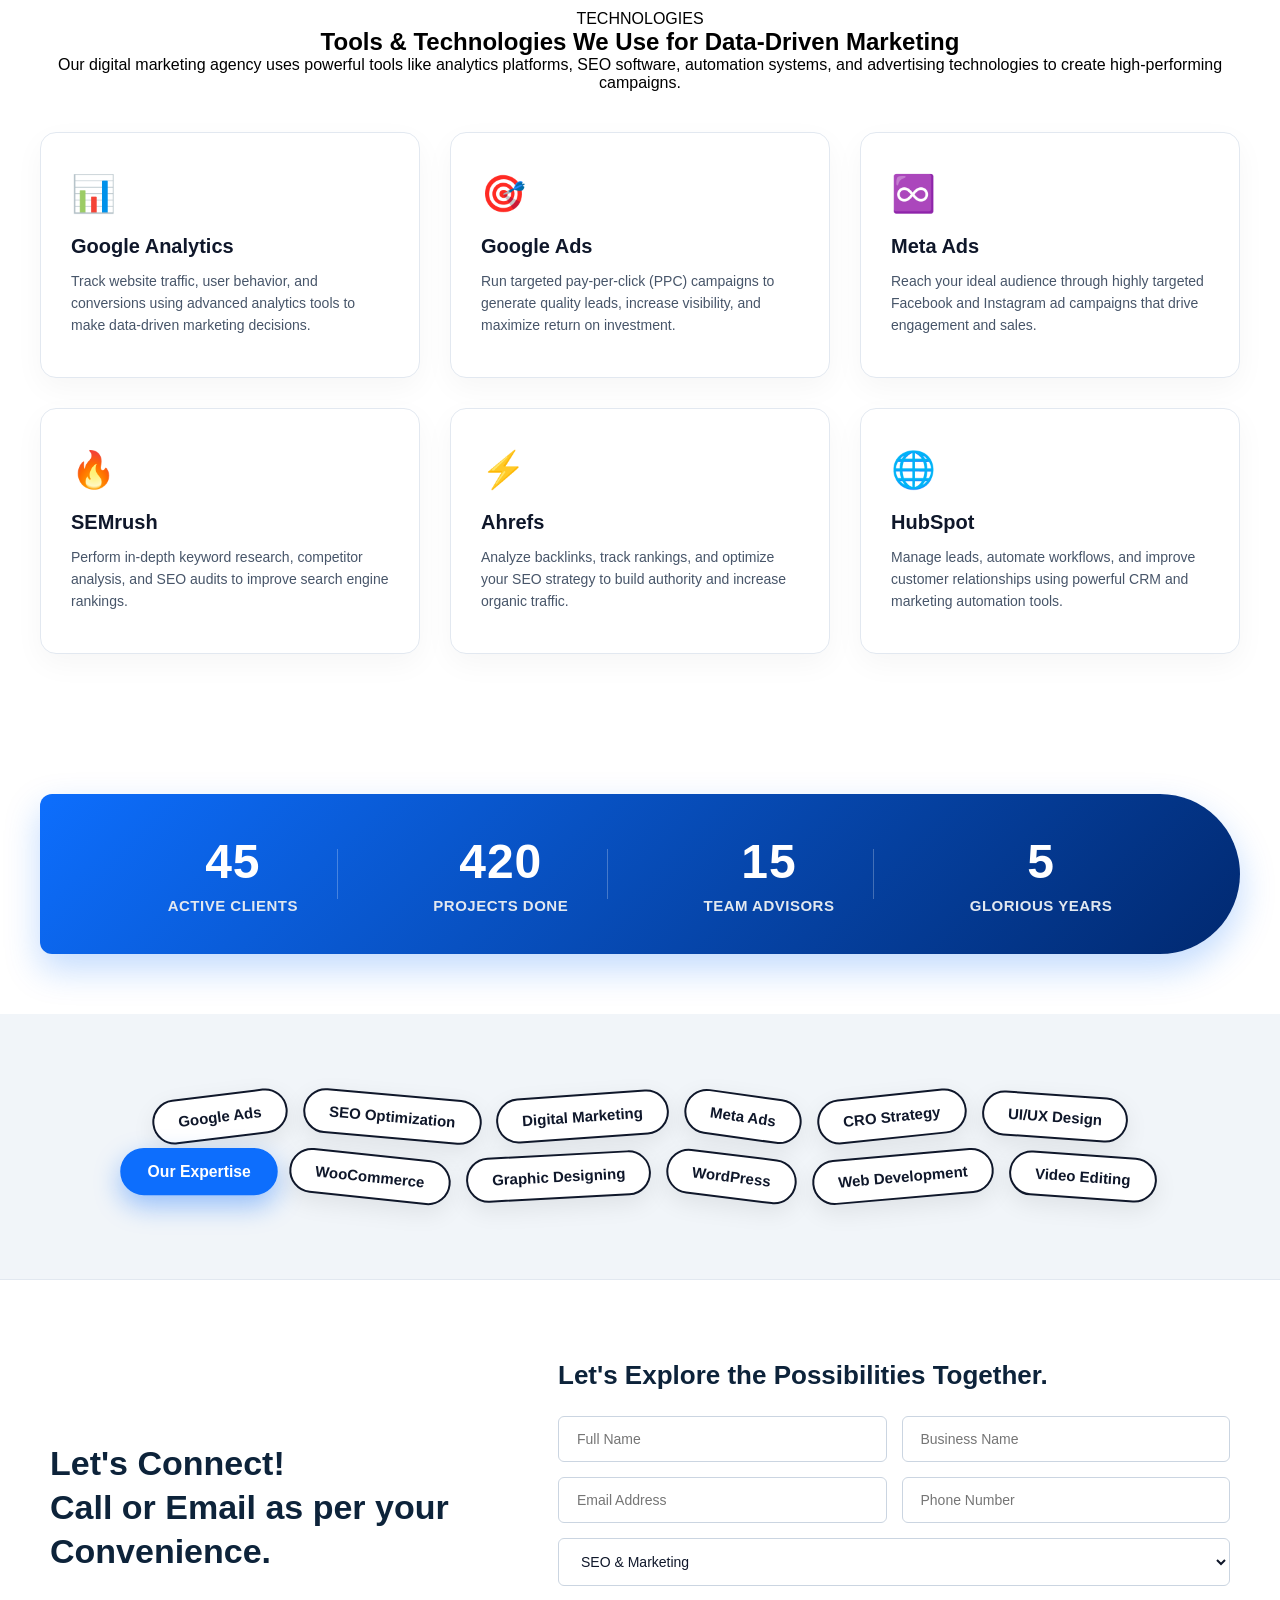
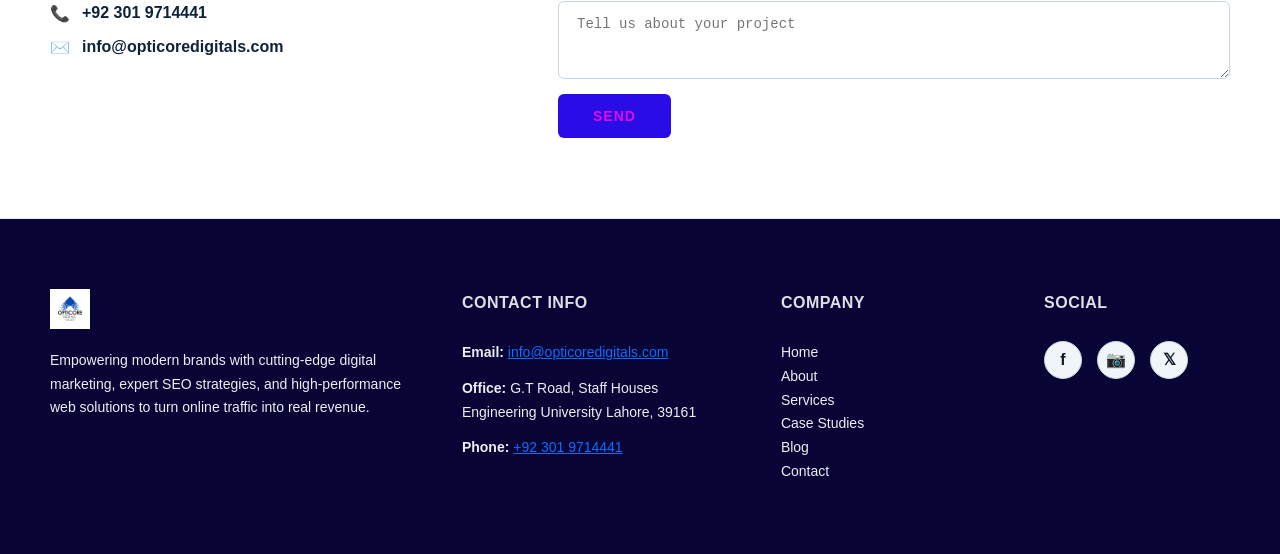
==== commit 42f7f2c1: "first commit" ====
--- a/index.html
+++ b/index.html
@@ -20,7 +20,7 @@
                 <li class="dropdown">
                     <a href="#">Services &#9662;</a>
                     <ul class="dropdown-menu">
-                        <li><a href="#">Social Media</a></li>
+                        <li><a ref="#">Social Media</a></li>
                         <li><a href="#">Web Design</a></li>
                         <li><a href="#">SEO</a></li>
                         <li><a href="#">E-commerce</a></li>
